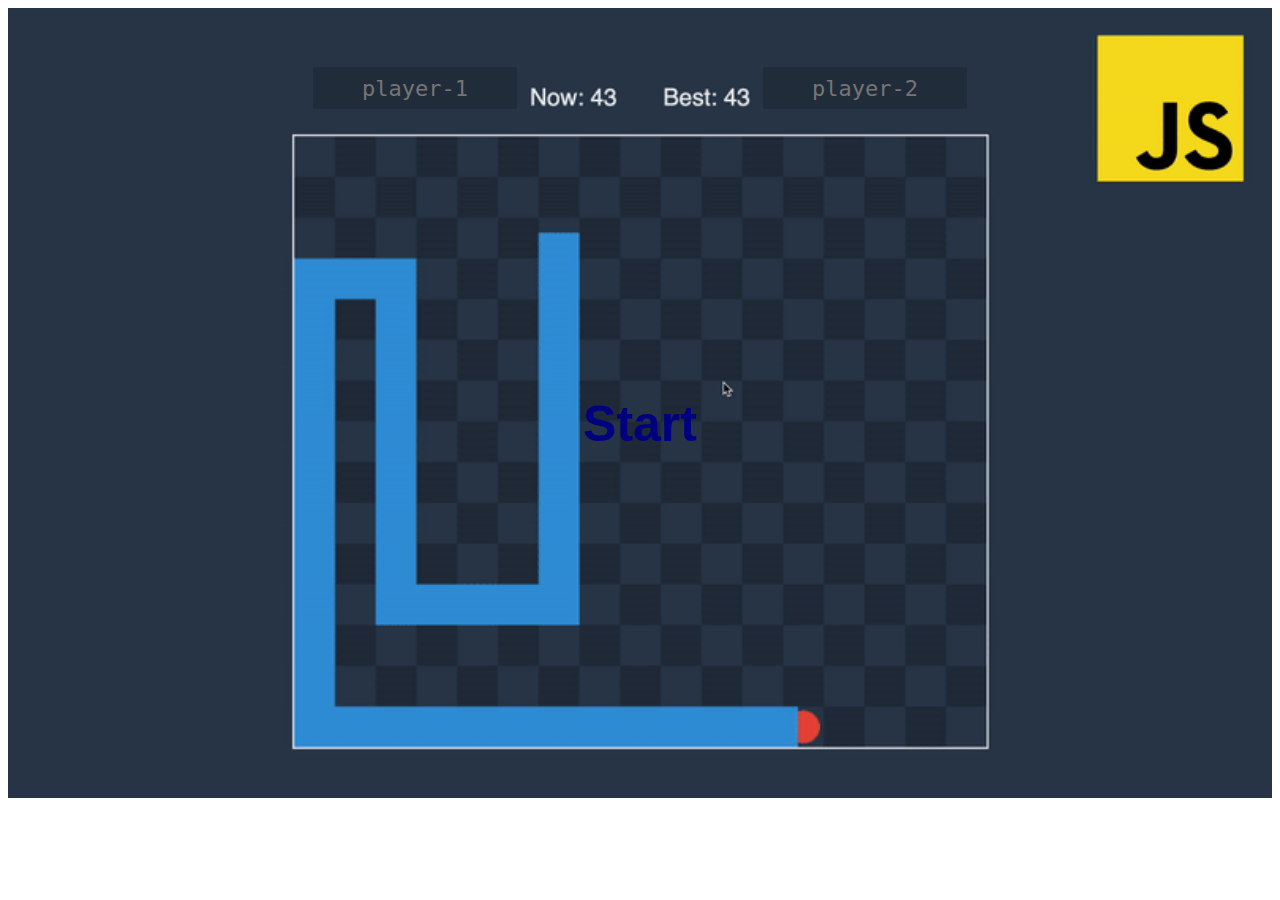
==== code/index.html @ 8bc500bf "fix the players name posions" ====
<!DOCTYPE html>
<html lang="en">
  <head>
    <meta charset="UTF-8" />
    <meta name="viewport" content="width=device-width, initial-scale=1.0" />
    <meta http-equiv="X-UA-Compatible" content="ie=edge" />
    <title>Snake</title>
    <link rel="stylesheet" href="./styles/style.css" />

    <script src="./js/sounds.js"></script>
    <script src="./js/snakeFood.js"></script>
    <script src="./js/game.js"></script>
    <script src="./js/snake.js"></script>
    <script src="./js/player.js"></script>
    <script src="./js/init.js"></script>
  </head>
  <body>
    <div id="canvas-div">
      <div id="canvasButtons"></div>
      <canvas id="my-canvas" width="900" height="630"></canvas>
    </div>
    <img src="./img/snake-gif.gif" alt="" />
    <div id="start">
      <button id="start-button" type="submit">Start</button>
      <div id="players">
        <div id="player1div">
          <input id="player1" class="name" type="text" placeholder="player-1" />
          <input id="score1" class="score" type="text" />
        </div>
        <div id="player2div">
          <input id="player2" class="name" type="text" placeholder="player-2" />
          <input id="score2" class="score" type="text" />
        </div>
      </div>
    </div>
  </body>
</html>
---- code/styles/style.css ----
body {
  display: flex;
  flex-direction: column-reverse;
  justify-content: center;
  align-items: center;
}
/* ---------font image------------- */
body img {
  width: 100%;
}
/* -------canvas -----------*/
canvas {
  background: teal;
  display: block;
  margin: 0 auto;
  border: 3px solid #000;
  border-radius: 10px;
}
#canvas-div {
  display: flex;
  flex-direction: column;
  justify-content: center;
  align-items: center;
}
/* buttons */
/* ------------start button--------------- */
#start-button {
  font-size: 50px;
  width: 200px;
  font-weight: bolder;
  background-color: transparent;
  color: navy;
  border: none;
  cursor: pointer;
}
#start-button:hover {
  color: rgb(11, 155, 11);
  cursor: pointer;
}
/*----------------- canvas buttons------------- */
#canvasButtons {
  display: flex;
  width: 900px; /*canvas width*/
  height: 0px;
  justify-content: space-around;
  align-items: center;
  position: relative;
  top: 105px;
}

#restart-button {
  color: rgb(67, 73, 69);
  font-size: 40px;
  background-color: transparent;
  cursor: pointer;
  padding: 5px 20px;
  border: none;
}
#score-button {
  color: red;
  font-size: 40px;
  background-color: transparent;
  padding: 5px 20px;
  border: none;
}
#exit-button {
  color: rgb(67, 73, 69);
  font-size: 40px;
  background-color: transparent;
  cursor: pointer;
  padding: 5px 20px;
  border: none;
}
#restart-button:hover {
  color: #0f0;
}
#exit-button:hover {
  color: red;
}

/* class display-none */
.display-none {
  display: none;
}

#start {
  font-family: monospace;
  width: 900px;
  display: flex;
  align-items: center;
  flex-direction: column-reverse;
  position: absolute;
}

#players {
  width: 900px;
  display: flex;
  justify-content: space-around;
}
#players div {
  position: relative;
  top: -285px;
  background-color: rgb(17, 15, 15, 0.2);
}
.players {
  flex-direction: row-reverse;
}
#player1 {
  color: #ff851b;
}
#player2 {
  color: #ff4136;
}
.name {
  font-family: monospace;
  text-align: center;
  width: 200px;
  height: 40px;
  font-size: 22px;
  background-color: transparent;
  border: none;
}
#score1 {
  color: #ff851b;
}
#score2 {
  color: #ff4136;
}
.score {
  text-align: center;
  width: 100px;
  height: 40px;
  font-size: 22px;
  background-color: transparent;
  border: none;
}
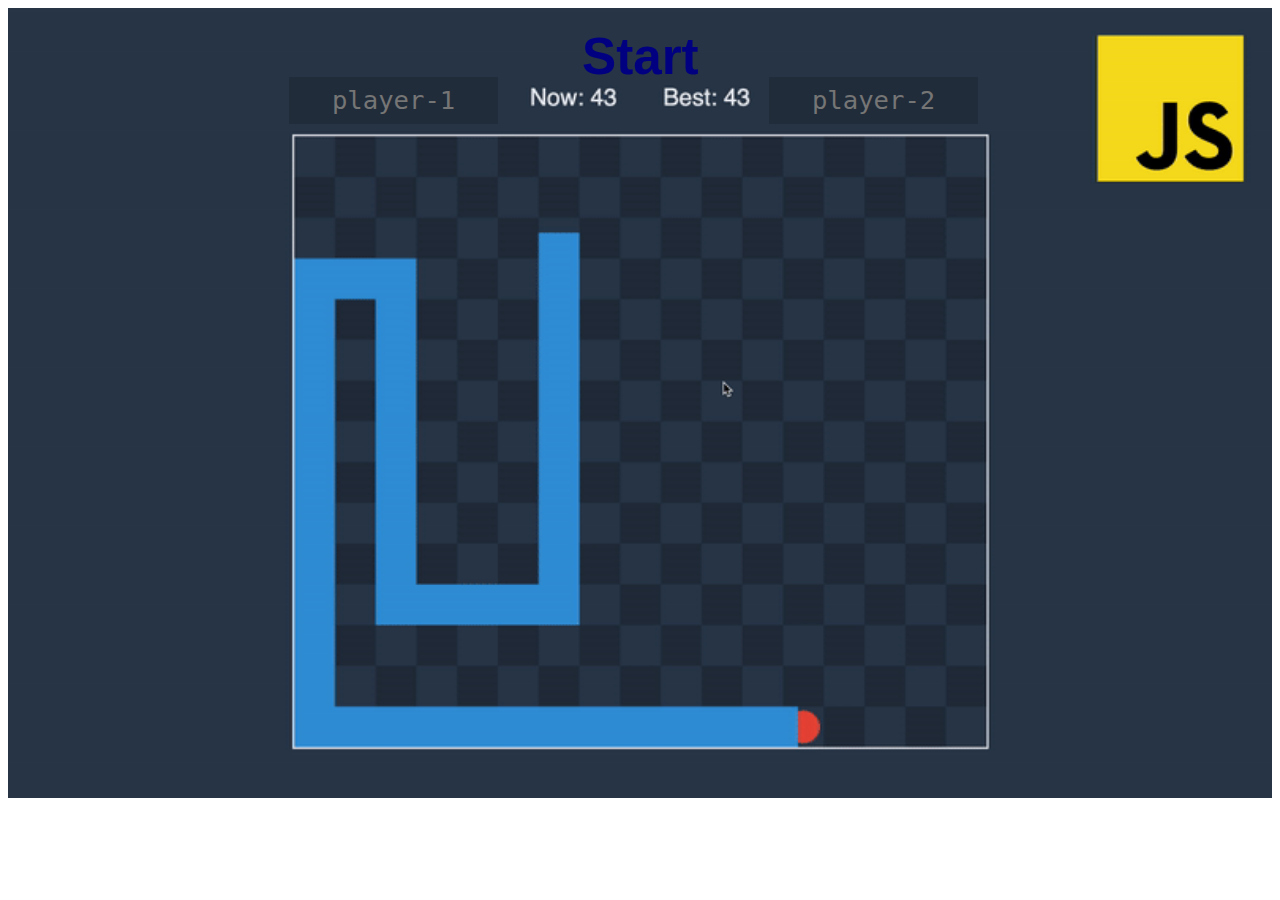
==== commit fa3f9408: "resizing done" ====
--- a/code/index.html
+++ b/code/index.html
@@ -19,17 +19,21 @@
       <div id="canvasButtons"></div>
       <canvas id="my-canvas" width="900" height="630"></canvas>
     </div>
+
     <img src="./img/snake-gif.gif" alt="" />
+
     <div id="start">
       <button id="start-button" type="submit">Start</button>
+
       <div id="players">
         <div id="player1div">
           <input id="player1" class="name" type="text" placeholder="player-1" />
-          <input id="score1" class="score" type="text" />
+          <span id="score1" class="score" type="text"></span>
         </div>
+
         <div id="player2div">
           <input id="player2" class="name" type="text" placeholder="player-2" />
-          <input id="score2" class="score" type="text" />
+          <span id="score2" class="score" type="text"></span>
         </div>
       </div>
     </div>
--- a/code/styles/style.css
+++ b/code/styles/style.css
@@ -11,10 +11,12 @@
 /* -------canvas -----------*/
 canvas {
   background: teal;
-  display: block;
-  margin: 0 auto;
+  /* display: block; */
+  /* margin: 0 auto; */
   border: 3px solid #000;
   border-radius: 10px;
+  width: 85vw;
+  margin-top: 4vw;
 }
 #canvas-div {
   display: flex;
@@ -25,13 +27,17 @@
 /* buttons */
 /* ------------start button--------------- */
 #start-button {
-  font-size: 50px;
-  width: 200px;
+  font-size: 4vw;
+  /* width: 200px; */
+  /* height: 0; */
   font-weight: bolder;
   background-color: transparent;
   color: navy;
   border: none;
   cursor: pointer;
+  position: absolute;
+  top: 2vw;
+  left: 45vw;
 }
 #start-button:hover {
   color: rgb(11, 155, 11);
@@ -40,35 +46,35 @@
 /*----------------- canvas buttons------------- */
 #canvasButtons {
   display: flex;
-  width: 900px; /*canvas width*/
+  width: 75vw;
   height: 0px;
   justify-content: space-around;
   align-items: center;
   position: relative;
-  top: 105px;
+  top: 12vw;
 }
 
 #restart-button {
   color: rgb(67, 73, 69);
-  font-size: 40px;
+  font-size: 4vw;
   background-color: transparent;
   cursor: pointer;
-  padding: 5px 20px;
+  /* padding: 5px 20px; */
   border: none;
 }
 #score-button {
   color: red;
-  font-size: 40px;
+  font-size: 3vw;
   background-color: transparent;
-  padding: 5px 20px;
+  /* padding: 5px 20px; */
   border: none;
 }
 #exit-button {
   color: rgb(67, 73, 69);
-  font-size: 40px;
+  font-size: 4vw;
   background-color: transparent;
   cursor: pointer;
-  padding: 5px 20px;
+  /* padding: 5px 20px; */
   border: none;
 }
 #restart-button:hover {
@@ -83,26 +89,31 @@
   display: none;
 }
 
-#start {
+/* #start {
   font-family: monospace;
-  width: 900px;
   display: flex;
   align-items: center;
   flex-direction: column-reverse;
   position: absolute;
-}
+} */
 
 #players {
-  width: 900px;
+  width: 75vw;
+  /* height: 0; */
   display: flex;
   justify-content: space-around;
+  align-items: center;
+  position: absolute;
+  top: 6vw;
+  left: 12vw;
 }
 #players div {
-  position: relative;
-  top: -285px;
+  /* position: relative; */
+  /* height: 0; */
+  /* top: -28vw; */
   background-color: rgb(17, 15, 15, 0.2);
 }
-.players {
+.flip-players {
   flex-direction: row-reverse;
 }
 #player1 {
@@ -114,9 +125,9 @@
 .name {
   font-family: monospace;
   text-align: center;
-  width: 200px;
-  height: 40px;
-  font-size: 22px;
+  width: 16vw;
+  height: 3.5vw;
+  font-size: 2vw;
   background-color: transparent;
   border: none;
 }
@@ -128,9 +139,9 @@
 }
 .score {
   text-align: center;
-  width: 100px;
-  height: 40px;
-  font-size: 22px;
+  padding: 0 3vw 0 1vw;
+  height: 4vw;
+  font-size: 2vw;
   background-color: transparent;
   border: none;
 }
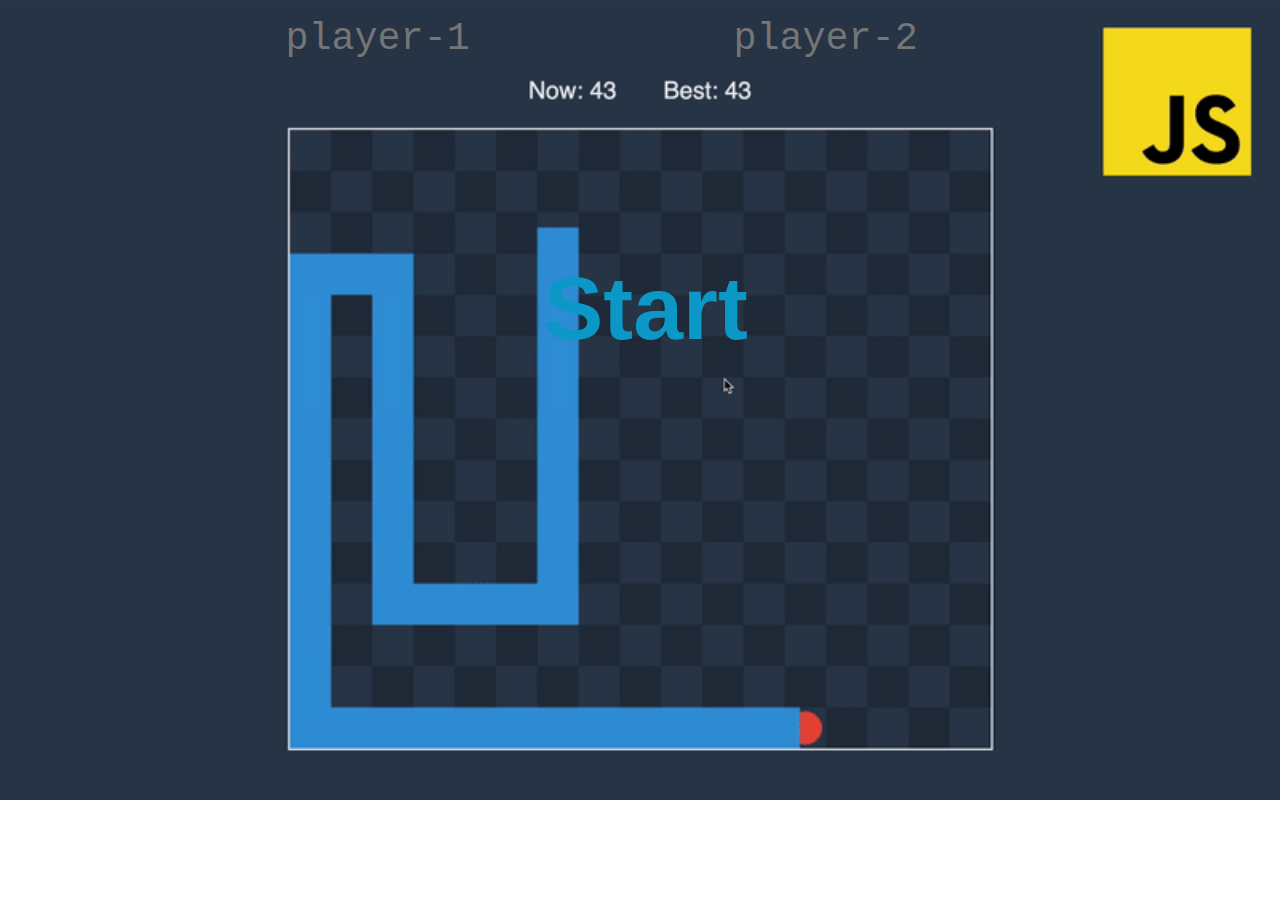
==== commit cef6faa7: "update with arrow indicators" ====
--- a/code/index.html
+++ b/code/index.html
@@ -6,35 +6,59 @@
     <meta http-equiv="X-UA-Compatible" content="ie=edge" />
     <title>Snake</title>
     <link rel="stylesheet" href="./styles/style.css" />
-
+    <!--  scripts -->
+    <script src="./js/init.js"></script>
     <script src="./js/sounds.js"></script>
     <script src="./js/snakeFood.js"></script>
     <script src="./js/game.js"></script>
     <script src="./js/snake.js"></script>
     <script src="./js/player.js"></script>
-    <script src="./js/init.js"></script>
   </head>
   <body>
-    <div id="canvas-div">
+    <!-- --------My canvas Div------------------------- -->
+    <div id="canvasDiv">
       <div id="canvasButtons"></div>
       <canvas id="my-canvas" width="900" height="630"></canvas>
+      <div id="arrowButtonsDiv">
+        <div id="top" class="arrowBox"></div>
+        <div id="leftRight" class="arrowBox"></div>
+        <!-- <div id="bottom" class="arrowBox"></div> -->
+      </div>
+      <!-- arrows -->
+      <div id="sideBar">
+        <aside id="leftSide">
+          <span><button>W</button></span>
+          <span>
+            <button>A</button>
+            <button>D</button>
+          </span>
+          <span><button>S</button></span>
+        </aside>
+        <aside id="rightSide">
+          <span><button>UP</button></span>
+          <span>
+            <button>LT</button>
+            <button>RT</button>
+          </span>
+          <span><button>DN</button></span>
+        </aside>
+      </div>
     </div>
-
-    <img src="./img/snake-gif.gif" alt="" />
-
-    <div id="start">
-      <button id="start-button" type="submit">Start</button>
-
-      <div id="players">
-        <div id="player1div">
-          <input id="player1" class="name" type="text" placeholder="player-1" />
-          <span id="score1" class="score" type="text"></span>
-        </div>
-
-        <div id="player2div">
-          <input id="player2" class="name" type="text" placeholder="player-2" />
-          <span id="score2" class="score" type="text"></span>
-        </div>
+    <!-- <img id="arrow-img" src="./img/arrow-key.png" alt="arrows-img" /> -->
+    <!----------- My main font image and start button ------>
+    <!-- <img src="./img/snake-gif.gif" alt="" /> -->
+    <button id="start-button" type="submit">Start</button>
+    <!-- ---------My players Div-------------------------- -->
+    <div id="players">
+      <!-- player-1 -->
+      <div id="player1div">
+        <input id="player1" class="name" type="text" placeholder="player-1" />
+        <span id="score1" class="score" type="text"></span>
+      </div>
+      <!-- player-2 -->
+      <div id="player2div">
+        <input id="player2" class="name" type="text" placeholder="player-2" />
+        <span id="score2" class="score" type="text"></span>
       </div>
     </div>
   </body>
--- a/code/styles/style.css
+++ b/code/styles/style.css
@@ -1,43 +1,81 @@
 body {
   display: flex;
-  flex-direction: column-reverse;
-  justify-content: center;
+  /* flex-direction: column-reverse; */
+  justify-content: space-around;
   align-items: center;
+  width: 108vw;
+  background: url(../img/snake-gif.gif) no-repeat;
+  background-size: cover;
 }
 /* ---------font image------------- */
-body img {
-  width: 100%;
-}
+/* @media (min-width: 575px) {
+  body img {
+    width: 100%;
+  }
+} */
 /* -------canvas -----------*/
 canvas {
   background: teal;
-  /* display: block; */
-  /* margin: 0 auto; */
   border: 3px solid #000;
   border-radius: 10px;
-  width: 85vw;
-  margin-top: 4vw;
-}
-#canvas-div {
+  width: 70vw;
+  height: 48vw;
+  max-height: 630px;
+}
+/* #canvas-div {
   display: flex;
   flex-direction: column;
   justify-content: center;
   align-items: center;
+} */
+aside {
+  background: url(../img/arrow-key.png) 0px 5px;
+  background-size: 100px;
+  height: 100px;
+}
+#leftSide,
+#rightSide {
+  width: 100px;
+}
+#leftSide span,
+#rightSide span {
+  display: flex;
+  justify-content: space-around;
+  align-items: center;
+}
+#leftSide {
+  float: left;
+  position: absolute;
+  top: 15vw;
+  left: 5vw;
+}
+#rightSide {
+  float: right;
+  position: absolute;
+  top: 15vw;
+  right: 5vw;
+}
+#leftSide button,
+#rightSide button {
+  background: transparent;
+  border: none;
+  color: #fff;
+  font-weight: bold;
+  font-size: 12px;
+  padding: 10px 30px;
+  opacity: 0.5;
 }
 /* buttons */
 /* ------------start button--------------- */
 #start-button {
-  font-size: 4vw;
-  /* width: 200px; */
-  /* height: 0; */
+  font-size: 7vw;
   font-weight: bolder;
   background-color: transparent;
-  color: navy;
-  border: none;
-  cursor: pointer;
+  color: rgb(11, 152, 199);
+  border: none;
   position: absolute;
-  top: 2vw;
-  left: 45vw;
+  top: 20vw;
+  left: 42vw;
 }
 #start-button:hover {
   color: rgb(11, 155, 11);
@@ -46,7 +84,7 @@
 /*----------------- canvas buttons------------- */
 #canvasButtons {
   display: flex;
-  width: 75vw;
+  width: 80vw;
   height: 0px;
   justify-content: space-around;
   align-items: center;
@@ -59,14 +97,12 @@
   font-size: 4vw;
   background-color: transparent;
   cursor: pointer;
-  /* padding: 5px 20px; */
-  border: none;
-}
-#score-button {
+  border: none;
+}
+#msg-button {
   color: red;
   font-size: 3vw;
   background-color: transparent;
-  /* padding: 5px 20px; */
   border: none;
 }
 #exit-button {
@@ -74,7 +110,6 @@
   font-size: 4vw;
   background-color: transparent;
   cursor: pointer;
-  /* padding: 5px 20px; */
   border: none;
 }
 #restart-button:hover {
@@ -88,34 +123,23 @@
 .display-none {
   display: none;
 }
-
-/* #start {
-  font-family: monospace;
-  display: flex;
-  align-items: center;
-  flex-direction: column-reverse;
-  position: absolute;
-} */
-
+/* players div */
 #players {
-  width: 75vw;
-  /* height: 0; */
+  width: 70vw;
   display: flex;
   justify-content: space-around;
   align-items: center;
   position: absolute;
-  top: 6vw;
+  top: 1vw;
   left: 12vw;
 }
 #players div {
-  /* position: relative; */
-  /* height: 0; */
-  /* top: -28vw; */
-  background-color: rgb(17, 15, 15, 0.2);
+  /* background-color: rgb(17, 15, 15, 0.2); */
 }
 .flip-players {
   flex-direction: row-reverse;
 }
+/* players input */
 #player1 {
   color: #ff851b;
 }
@@ -126,11 +150,12 @@
   font-family: monospace;
   text-align: center;
   width: 16vw;
-  height: 3.5vw;
-  font-size: 2vw;
-  background-color: transparent;
-  border: none;
-}
+  height: 4vw;
+  font-size: 3vw;
+  background-color: transparent;
+  border: none;
+}
+/* Score buttons */
 #score1 {
   color: #ff851b;
 }
@@ -141,7 +166,277 @@
   text-align: center;
   padding: 0 3vw 0 1vw;
   height: 4vw;
-  font-size: 2vw;
-  background-color: transparent;
-  border: none;
-}
+  font-size: 3vw;
+  background-color: transparent;
+  border: none;
+}
+/* resize max 575px */
+@media (max-width: 575px) {
+  body {
+    display: flex;
+    flex-direction: column-reverse;
+    justify-content: center;
+    align-items: center;
+    background: url(../img/snake-gif.gif) no-repeat 0vw 70px;
+    background-size: cover;
+    background-color: rgba(82, 78, 78, 0.514);
+  }
+  /* -------------------- */
+  /* ---------font image------------- */
+  /* body img {
+    width: 0%;
+  } */
+  /* -------canvas -----------*/
+  canvas {
+    background: teal;
+    border: 3px solid #000;
+    border-radius: 10px;
+    width: 95vw;
+    height: 80vw;
+    margin-top: 13vw;
+  }
+
+  #canvas-div {
+    display: flex;
+    flex-direction: column;
+    justify-content: center;
+    align-items: center;
+  }
+  /* buttons */
+  /* ------------start button--------------- */
+  #start-button {
+    font-size: 12vw;
+    font-weight: bolder;
+    background-color: transparent;
+    color: rgb(11, 152, 199);
+    border: none;
+    position: absolute;
+    top: 30vw;
+    left: 35vw;
+  }
+  /*----------------- canvas buttons------------- */
+  #canvasButtons {
+    display: flex;
+    width: 80vw;
+    height: 0px;
+    justify-content: space-around;
+    align-items: center;
+    position: relative;
+    top: 26vw;
+  }
+
+  #restart-button {
+    color: rgb(67, 73, 69);
+    font-size: 4vw;
+    background-color: transparent;
+    cursor: pointer;
+    border: none;
+  }
+  #msg-button {
+    color: red;
+    font-size: 3vw;
+    background-color: transparent;
+    border: none;
+  }
+  #exit-button {
+    color: rgb(67, 73, 69);
+    font-size: 4vw;
+    background-color: transparent;
+    cursor: pointer;
+    border: none;
+  }
+  /* players div */
+  #players {
+    width: 100vw;
+    display: flex;
+    justify-content: space-around;
+    align-items: center;
+    position: absolute;
+    top: 4vw;
+    left: 0vw;
+  }
+  #player1 {
+    color: #ff851b;
+    width: 40vw;
+    height: 7vw;
+    font-size: 6vw;
+  }
+  #player2div {
+    display: none;
+  }
+  #score1 {
+    color: #ff851b;
+    font-size: 6vw;
+  }
+  .name {
+    font-family: monospace;
+    text-align: center;
+    width: 20vw;
+    height: 5vw;
+    font-size: 3vw;
+    background-color: transparent;
+    border: none;
+  }
+
+  /* -------------------- */
+
+  .arrowButtons {
+    padding: 45px 40px;
+    border: 1px solid rgb(8, 8, 109);
+    border-radius: 30px;
+    color: teal;
+  }
+  .arrowBox {
+    display: flex;
+    justify-content: space-around;
+    width: 95vw;
+  }
+  #leftRight {
+    justify-content: center;
+  }
+  #left {
+    background: url(../img/arrow-key.png) no-repeat -5px -55px;
+    background-size: 200px;
+  }
+  #up {
+    background: url(../img/arrow-key.png) no-repeat -60px 0px;
+    background-size: 200px;
+    padding: 40px 40px;
+  }
+  #right {
+    background: url(../img/arrow-key.png) no-repeat -115px -55px;
+    background-size: 200px;
+  }
+  #down {
+    background: url(../img/arrow-key.png) no-repeat -60px -115px;
+    background-size: 200px;
+    padding: 40px 40px;
+  }
+}
+/* style for resize 475-675 */
+@media (min-width: 475px) and (max-width: 675px) {
+  canvas {
+    background: teal;
+    border: 3px solid #000;
+    border-radius: 10px;
+    width: 95vw;
+    height: 60vw;
+    margin-top: 13vw;
+  }
+  #start-button {
+    font-size: 12vw;
+    font-weight: bolder;
+    background-color: transparent;
+    color: rgb(11, 152, 199);
+    border: none;
+    position: absolute;
+    top: 20vw;
+    left: 35vw;
+  }
+  #canvasButtons {
+    display: flex;
+    width: 85vw;
+    height: 0px;
+    justify-content: space-around;
+    align-items: center;
+    position: relative;
+    top: 26vw;
+  }
+  #players {
+    width: 100vw;
+    display: flex;
+    justify-content: space-around;
+    align-items: center;
+    position: absolute;
+    top: 15vw;
+    left: 0vw;
+  }
+  #player1 {
+    color: #ff851b;
+    width: 30vw;
+    height: 5vw;
+    font-size: 4vw;
+  }
+  #player2div {
+    display: none;
+  }
+  #score1 {
+    color: #ff851b;
+    font-size: 4vw;
+  }
+  .name {
+    font-family: monospace;
+    text-align: center;
+    width: 20vw;
+    height: 5vw;
+    font-size: 3vw;
+    background-color: transparent;
+    border: none;
+  }
+  #arrowButtonsDiv {
+    position: absolute;
+    width: 100vw;
+    height: 50vw;
+    top: 30vw;
+  }
+  .arrowButtons {
+    padding: 45px 40px;
+    border: none;
+    border-radius: 30px;
+    color: teal;
+  }
+  .arrowBox {
+    display: flex;
+    justify-content: space-around;
+    width: 95vw;
+  }
+  #leftRight {
+    justify-content: center;
+  }
+  #left {
+    background: url(../img/arrow-key.png) no-repeat -5px -55px;
+    background-size: 200px;
+    opacity: 0.4;
+    position: absolute;
+    left: 0;
+    top: 7vw;
+  }
+  #up {
+    background: url(../img/arrow-key.png) no-repeat -60px 0px;
+    background-size: 200px;
+    padding: 40px 40px;
+    opacity: 0.4;
+    position: absolute;
+    top: -10vw;
+    right: 10vw;
+  }
+  #right {
+    background: url(../img/arrow-key.png) no-repeat -115px -55px;
+    background-size: 200px;
+    opacity: 0.4;
+    position: absolute;
+    right: 3vw;
+    top: 7vw;
+  }
+  #down {
+    background: url(../img/arrow-key.png) no-repeat -60px -115px;
+    background-size: 200px;
+    padding: 40px 40px;
+    opacity: 0.4;
+    position: absolute;
+    bottom: 10vw;
+    right: 10vw;
+  }
+}
+
+@media (min-width: 676px) {
+  #arrowButtonsDiv {
+    display: none;
+  }
+}
+@media (max-width: 850px) {
+  #leftSide,
+  #rightSide {
+    display: none;
+  }
+}
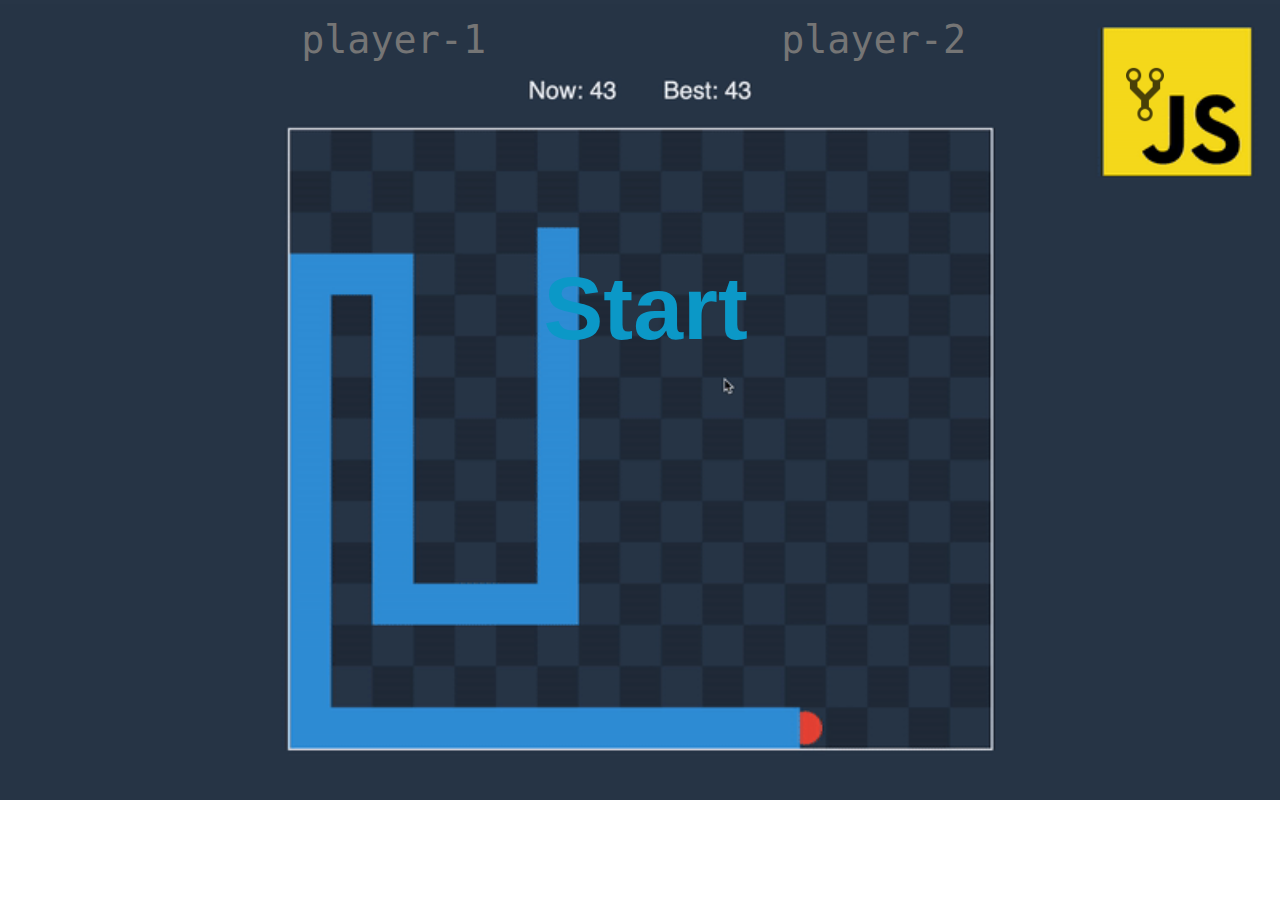
==== commit cf27e389: "add repo link" ====
--- a/code/index.html
+++ b/code/index.html
@@ -24,12 +24,13 @@
         <div id="leftRight" class="arrowBox"></div>
         <!-- <div id="bottom" class="arrowBox"></div> -->
       </div>
-      <!-- arrows -->
+      <!-- Left and right arrows img-->
       <div id="sideBar">
         <aside id="leftSide">
           <span><button>W</button></span>
           <span>
             <button>A</button>
+            KeyCode
             <button>D</button>
           </span>
           <span><button>S</button></span>
@@ -38,6 +39,7 @@
           <span><button>UP</button></span>
           <span>
             <button>LT</button>
+            Arrows_
             <button>RT</button>
           </span>
           <span><button>DN</button></span>
@@ -48,6 +50,8 @@
     <!----------- My main font image and start button ------>
     <!-- <img src="./img/snake-gif.gif" alt="" /> -->
     <button id="start-button" type="submit">Start</button>
+    <a href="https://github.com/alforsii/my-project-game"></a>
+
     <!-- ---------My players Div-------------------------- -->
     <div id="players">
       <!-- player-1 -->
--- a/code/styles/style.css
+++ b/code/styles/style.css
@@ -1,18 +1,22 @@
 body {
   display: flex;
-  /* flex-direction: column-reverse; */
   justify-content: space-around;
-  align-items: center;
-  width: 108vw;
   background: url(../img/snake-gif.gif) no-repeat;
   background-size: cover;
 }
-/* ---------font image------------- */
-/* @media (min-width: 575px) {
-  body img {
-    width: 100%;
-  }
-} */
+
+body a {
+  position: absolute;
+  top: 5vw;
+  right: 8vw;
+  color: #000;
+  padding: 2vw;
+  background: url(../img/fork-icon.png) no-repeat;
+  background-size: 3vw;
+  height: 1vw;
+  opacity: 0.7;
+}
+
 /* -------canvas -----------*/
 canvas {
   background: teal;
@@ -22,20 +26,10 @@
   height: 48vw;
   max-height: 630px;
 }
-/* #canvas-div {
-  display: flex;
-  flex-direction: column;
-  justify-content: center;
-  align-items: center;
-} */
 aside {
-  background: url(../img/arrow-key.png) 0px 5px;
+  background: url(../img/arrow-key.png) 3px 5px;
   background-size: 100px;
   height: 100px;
-}
-#leftSide,
-#rightSide {
-  width: 100px;
 }
 #leftSide span,
 #rightSide span {
@@ -46,14 +40,16 @@
 #leftSide {
   float: left;
   position: absolute;
+  width: 100px;
   top: 15vw;
-  left: 5vw;
+  left: 3vw;
 }
 #rightSide {
   float: right;
   position: absolute;
+  width: 100px;
   top: 15vw;
-  right: 5vw;
+  right: 2vw;
 }
 #leftSide button,
 #rightSide button {
@@ -62,7 +58,7 @@
   color: #fff;
   font-weight: bold;
   font-size: 12px;
-  padding: 10px 30px;
+  padding: 10px 15px;
   opacity: 0.5;
 }
 /* buttons */
@@ -78,18 +74,18 @@
   left: 42vw;
 }
 #start-button:hover {
-  color: rgb(11, 155, 11);
+  color: #0f0;
   cursor: pointer;
 }
 /*----------------- canvas buttons------------- */
 #canvasButtons {
   display: flex;
-  width: 80vw;
+  width: 70vw;
   height: 0px;
   justify-content: space-around;
   align-items: center;
   position: relative;
-  top: 12vw;
+  top: 8vw;
 }
 
 #restart-button {
@@ -125,7 +121,7 @@
 }
 /* players div */
 #players {
-  width: 70vw;
+  width: 75vw;
   display: flex;
   justify-content: space-around;
   align-items: center;
@@ -133,9 +129,6 @@
   top: 1vw;
   left: 12vw;
 }
-#players div {
-  /* background-color: rgb(17, 15, 15, 0.2); */
-}
 .flip-players {
   flex-direction: row-reverse;
 }
@@ -170,6 +163,134 @@
   background-color: transparent;
   border: none;
 }
+
+/* style for resize 475-675 */
+@media (min-width: 575px) and (max-width: 675px) {
+  canvas {
+    background: teal;
+    border: 3px solid #000;
+    border-radius: 10px;
+    width: 95vw;
+    height: 60vw;
+    margin-top: 13vw;
+  }
+  body a {
+    position: absolute;
+    top: 5vw;
+    right: 8vw;
+    color: #000;
+    padding: 2vw;
+    background: url(../img/fork-icon.png) no-repeat;
+    background-size: 3vw;
+    height: 1vw;
+    opacity: 0.7;
+  }
+  #start-button {
+    font-size: 10vw;
+    font-weight: bolder;
+    background-color: transparent;
+    color: rgb(11, 152, 199);
+    border: none;
+    position: absolute;
+    top: 20vw;
+    left: 35vw;
+  }
+  #canvasButtons {
+    display: flex;
+    width: 80vw;
+    height: 0px;
+    justify-content: space-around;
+    align-items: center;
+    position: relative;
+    top: 24vw;
+  }
+  #players {
+    width: 100vw;
+    display: flex;
+    justify-content: space-around;
+    align-items: center;
+    position: absolute;
+    top: 15vw;
+    left: 0vw;
+  }
+  #player1 {
+    color: #ff851b;
+    width: 30vw;
+    height: 5vw;
+    font-size: 4vw;
+  }
+  #player2div {
+    display: none;
+  }
+  #score1 {
+    color: #ff851b;
+    font-size: 4vw;
+  }
+  .name {
+    font-family: monospace;
+    text-align: center;
+    width: 20vw;
+    height: 5vw;
+    font-size: 3vw;
+    background-color: transparent;
+    border: none;
+  }
+  #arrowButtonsDiv {
+    position: absolute;
+    width: 100vw;
+    height: 50vw;
+    top: 30vw;
+  }
+  .arrowButtons {
+    padding: 45px 40px;
+    border: none;
+    border-radius: 30px;
+    color: teal;
+  }
+  .arrowBox {
+    display: flex;
+    justify-content: space-around;
+    width: 95vw;
+  }
+  #leftRight {
+    justify-content: center;
+  }
+  #left {
+    background: url(../img/arrow-key.png) no-repeat -5px -55px;
+    background-size: 200px;
+    opacity: 0.4;
+    position: absolute;
+    left: 0;
+    top: 7vw;
+  }
+  #up {
+    background: url(../img/arrow-key.png) no-repeat -60px 0px;
+    background-size: 200px;
+    padding: 40px 40px;
+    opacity: 0.4;
+    position: absolute;
+    top: -10vw;
+    right: 10vw;
+  }
+  #right {
+    background: url(../img/arrow-key.png) no-repeat -115px -55px;
+    background-size: 200px;
+    opacity: 0.4;
+    position: absolute;
+    right: 3vw;
+    top: 7vw;
+  }
+  #down {
+    background: url(../img/arrow-key.png) no-repeat -60px -115px;
+    background-size: 200px;
+    padding: 40px 40px;
+    opacity: 0.4;
+    position: absolute;
+    bottom: 10vw;
+    right: 10vw;
+  }
+}
+
 /* resize max 575px */
 @media (max-width: 575px) {
   body {
@@ -181,11 +302,17 @@
     background-size: cover;
     background-color: rgba(82, 78, 78, 0.514);
   }
-  /* -------------------- */
-  /* ---------font image------------- */
-  /* body img {
-    width: 0%;
-  } */
+  body a {
+    position: absolute;
+    top: 19vw;
+    right: 8vw;
+    color: #000;
+    padding: 2vw;
+    background: url(../img/fork-icon.png) no-repeat;
+    background-size: 3vw;
+    height: 1vw;
+    opacity: 0.7;
+  }
   /* -------canvas -----------*/
   canvas {
     background: teal;
@@ -211,7 +338,7 @@
     color: rgb(11, 152, 199);
     border: none;
     position: absolute;
-    top: 30vw;
+    top: 25vw;
     left: 35vw;
   }
   /*----------------- canvas buttons------------- */
@@ -313,128 +440,13 @@
     padding: 40px 40px;
   }
 }
-/* style for resize 475-675 */
-@media (min-width: 475px) and (max-width: 675px) {
-  canvas {
-    background: teal;
-    border: 3px solid #000;
-    border-radius: 10px;
-    width: 95vw;
-    height: 60vw;
-    margin-top: 13vw;
-  }
-  #start-button {
-    font-size: 12vw;
-    font-weight: bolder;
-    background-color: transparent;
-    color: rgb(11, 152, 199);
-    border: none;
-    position: absolute;
-    top: 20vw;
-    left: 35vw;
-  }
-  #canvasButtons {
-    display: flex;
-    width: 85vw;
-    height: 0px;
-    justify-content: space-around;
-    align-items: center;
-    position: relative;
-    top: 26vw;
-  }
-  #players {
-    width: 100vw;
-    display: flex;
-    justify-content: space-around;
-    align-items: center;
-    position: absolute;
-    top: 15vw;
-    left: 0vw;
-  }
-  #player1 {
-    color: #ff851b;
-    width: 30vw;
-    height: 5vw;
-    font-size: 4vw;
-  }
-  #player2div {
-    display: none;
-  }
-  #score1 {
-    color: #ff851b;
-    font-size: 4vw;
-  }
-  .name {
-    font-family: monospace;
-    text-align: center;
-    width: 20vw;
-    height: 5vw;
-    font-size: 3vw;
-    background-color: transparent;
-    border: none;
-  }
-  #arrowButtonsDiv {
-    position: absolute;
-    width: 100vw;
-    height: 50vw;
-    top: 30vw;
-  }
-  .arrowButtons {
-    padding: 45px 40px;
-    border: none;
-    border-radius: 30px;
-    color: teal;
-  }
-  .arrowBox {
-    display: flex;
-    justify-content: space-around;
-    width: 95vw;
-  }
-  #leftRight {
-    justify-content: center;
-  }
-  #left {
-    background: url(../img/arrow-key.png) no-repeat -5px -55px;
-    background-size: 200px;
-    opacity: 0.4;
-    position: absolute;
-    left: 0;
-    top: 7vw;
-  }
-  #up {
-    background: url(../img/arrow-key.png) no-repeat -60px 0px;
-    background-size: 200px;
-    padding: 40px 40px;
-    opacity: 0.4;
-    position: absolute;
-    top: -10vw;
-    right: 10vw;
-  }
-  #right {
-    background: url(../img/arrow-key.png) no-repeat -115px -55px;
-    background-size: 200px;
-    opacity: 0.4;
-    position: absolute;
-    right: 3vw;
-    top: 7vw;
-  }
-  #down {
-    background: url(../img/arrow-key.png) no-repeat -60px -115px;
-    background-size: 200px;
-    padding: 40px 40px;
-    opacity: 0.4;
-    position: absolute;
-    bottom: 10vw;
-    right: 10vw;
-  }
-}
 
 @media (min-width: 676px) {
   #arrowButtonsDiv {
     display: none;
   }
 }
-@media (max-width: 850px) {
+@media (max-width: 676px) {
   #leftSide,
   #rightSide {
     display: none;
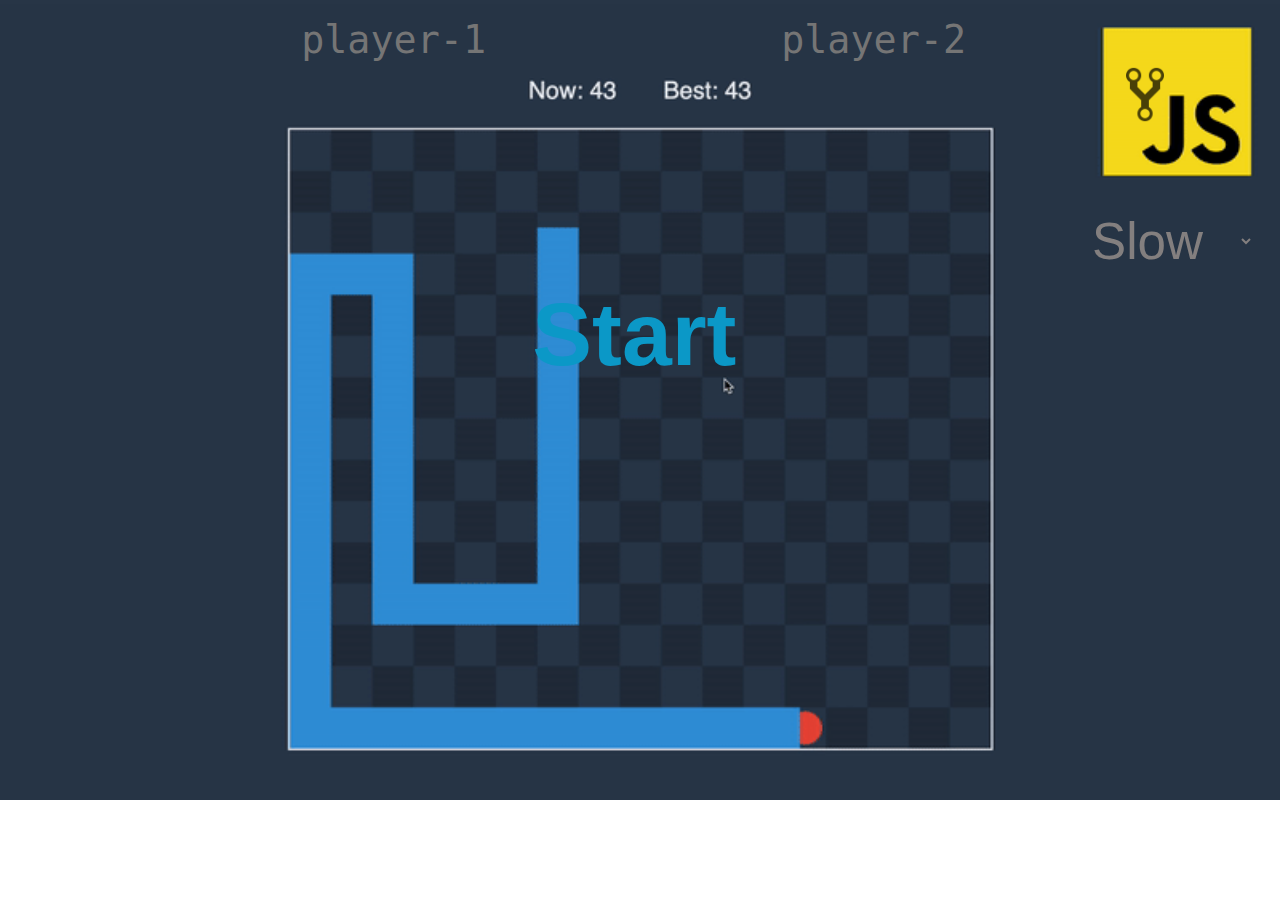
==== commit e4246fb2: "add levels" ====
--- a/code/index.html
+++ b/code/index.html
@@ -46,12 +46,14 @@
         </aside>
       </div>
     </div>
-    <!-- <img id="arrow-img" src="./img/arrow-key.png" alt="arrows-img" /> -->
     <!----------- My main font image and start button ------>
-    <!-- <img src="./img/snake-gif.gif" alt="" /> -->
     <button id="start-button" type="submit">Start</button>
     <a href="https://github.com/alforsii/my-project-game"></a>
-
+    <select id="levels">
+      <option value="130">Slow</option>
+      <option value="100">Mid</option>
+      <option value="70">Fast</option>
+    </select>
     <!-- ---------My players Div-------------------------- -->
     <div id="players">
       <!-- player-1 -->
--- a/code/styles/style.css
+++ b/code/styles/style.css
@@ -17,6 +17,18 @@
   opacity: 0.7;
 }
 
+body select {
+  width: 13vw;
+  font-size: 4vw;
+  margin-top: 20px;
+  background: transparent;
+  border: none;
+  color: rgb(131, 127, 127);
+  position: absolute;
+  top: 15vw;
+  right: 2vw;
+}
+
 /* -------canvas -----------*/
 canvas {
   background: teal;
@@ -70,8 +82,8 @@
   color: rgb(11, 152, 199);
   border: none;
   position: absolute;
-  top: 20vw;
-  left: 42vw;
+  top: 22vw;
+  right: 42vw;
 }
 #start-button:hover {
   color: #0f0;
@@ -174,16 +186,16 @@
     height: 60vw;
     margin-top: 13vw;
   }
-  body a {
-    position: absolute;
-    top: 5vw;
-    right: 8vw;
-    color: #000;
-    padding: 2vw;
-    background: url(../img/fork-icon.png) no-repeat;
-    background-size: 3vw;
-    height: 1vw;
-    opacity: 0.7;
+  body select {
+    width: 13vw;
+    font-size: 4vw;
+    margin-top: 20px;
+    background: transparent;
+    border: none;
+    color: rgb(131, 127, 127);
+    position: absolute;
+    top: 18vw;
+    right: 2vw;
   }
   #start-button {
     font-size: 10vw;
@@ -302,16 +314,17 @@
     background-size: cover;
     background-color: rgba(82, 78, 78, 0.514);
   }
-  body a {
-    position: absolute;
-    top: 19vw;
-    right: 8vw;
-    color: #000;
-    padding: 2vw;
-    background: url(../img/fork-icon.png) no-repeat;
-    background-size: 3vw;
-    height: 1vw;
-    opacity: 0.7;
+
+  body select {
+    width: 14vw;
+    font-size: 4vw;
+    margin-top: 20px;
+    background: transparent;
+    border: none;
+    color: rgb(131, 127, 127);
+    position: absolute;
+    top: 25vw;
+    right: 2vw;
   }
   /* -------canvas -----------*/
   canvas {
@@ -447,6 +460,9 @@
   }
 }
 @media (max-width: 676px) {
+  body a {
+    display: none;
+  }
   #leftSide,
   #rightSide {
     display: none;
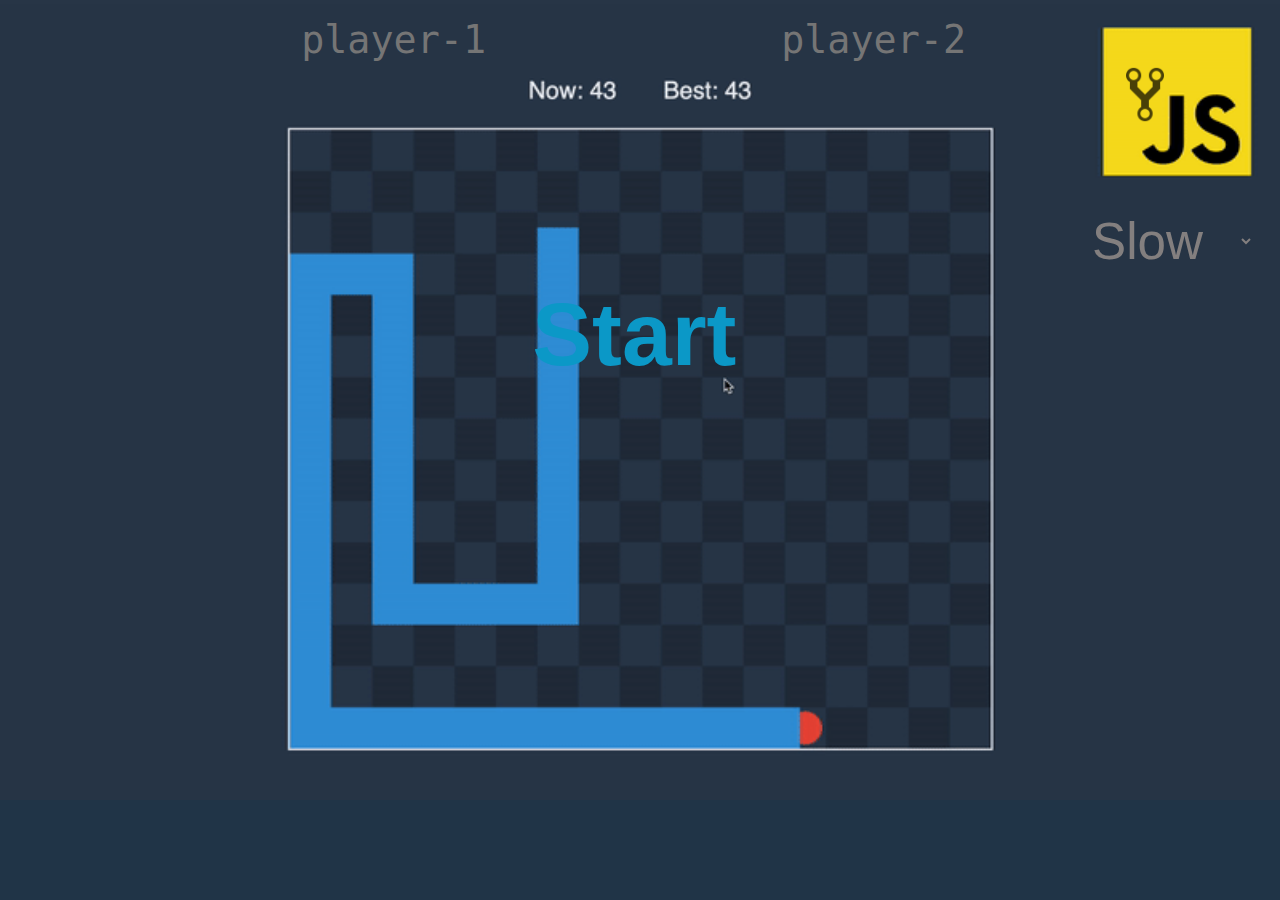
==== commit 331a59c5: "clear edit code" ====
--- a/code/index.html
+++ b/code/index.html
@@ -15,17 +15,24 @@
     <script src="./js/player.js"></script>
   </head>
   <body>
-    <!-- --------My canvas Div------------------------- -->
+    <!-- --------Start canvas Div------------------------- -->
     <div id="canvasDiv">
       <div id="canvasButtons"></div>
-      <canvas id="my-canvas" width="900" height="630"></canvas>
-      <div id="arrowButtonsDiv">
-        <div id="top" class="arrowBox"></div>
-        <div id="leftRight" class="arrowBox"></div>
-        <!-- <div id="bottom" class="arrowBox"></div> -->
+      <!-- canvas -->
+      <canvas id="my-canvas" class="display-none"></canvas>
+      <!-- Mobile/tablet remote arrows -->
+      <div id="arrowButtonsDiv" class="display-none">
+        <div id="top" class="arrowBox">
+          <button id="up" class="arrowButtons"></button>
+        </div>
+        <div id="leftRight" class="arrowBox">
+          <button id="left" class="arrowButtons"></button>
+          <button id="down" class="arrowButtons"></button>
+          <button id="right" class="arrowButtons"></button>
+        </div>
       </div>
-      <!-- Left and right arrows img-->
-      <div id="sideBar">
+      <!-- Left and right arrows indicator images-->
+      <div id="sideBar" class="display-none">
         <aside id="leftSide">
           <span><button>W</button></span>
           <span>
@@ -46,9 +53,12 @@
         </aside>
       </div>
     </div>
-    <!----------- My main font image and start button ------>
+    <!-- -------------------- end canvas div------------ -->
+    <!----------- start button ------>
     <button id="start-button" type="submit">Start</button>
+    <!-- fork link -->
     <a href="https://github.com/alforsii/my-project-game"></a>
+    <!-- select levels -->
     <select id="levels">
       <option value="130">Slow</option>
       <option value="100">Mid</option>
@@ -59,12 +69,12 @@
       <!-- player-1 -->
       <div id="player1div">
         <input id="player1" class="name" type="text" placeholder="player-1" />
-        <span id="score1" class="score" type="text"></span>
+        <span id="score1" class="score display-none" type="text"></span>
       </div>
       <!-- player-2 -->
       <div id="player2div">
         <input id="player2" class="name" type="text" placeholder="player-2" />
-        <span id="score2" class="score" type="text"></span>
+        <span id="score2" class="score display-none" type="text"></span>
       </div>
     </div>
   </body>
--- a/code/styles/style.css
+++ b/code/styles/style.css
@@ -3,6 +3,7 @@
   justify-content: space-around;
   background: url(../img/snake-gif.gif) no-repeat;
   background-size: cover;
+  background-color: #203447;
 }
 
 body a {
@@ -176,15 +177,92 @@
   border: none;
 }
 
+@media (min-width: 676px) and (max-width: 960px) {
+  #player2div {
+    display: none;
+  }
+  #canvasButtons {
+    display: flex;
+    width: 70vw;
+    height: 0px;
+    justify-content: space-around;
+    align-items: center;
+    position: relative;
+    top: 6vw;
+  }
+  /* arrow mobile/tablet controller */
+  #arrowButtonsDiv {
+    position: absolute;
+    width: 74vw;
+    height: 40vw;
+    top: 13vw;
+  }
+  .arrowButtons {
+    padding: 45px 40px;
+    border: none;
+    border-radius: 30px;
+    color: teal;
+  }
+  .arrowBox {
+    display: flex;
+    justify-content: space-around;
+    width: 95vw;
+  }
+  #leftRight {
+    justify-content: center;
+  }
+  #left {
+    background: url(../img/arrow-key.png) no-repeat -5px -55px;
+    background-size: 200px;
+    opacity: 0.4;
+    position: absolute;
+    left: 0;
+    top: 7vw;
+  }
+  #up {
+    background: url(../img/arrow-key.png) no-repeat -60px 0px;
+    background-size: 200px;
+    padding: 40px 40px;
+    opacity: 0.4;
+    position: absolute;
+    top: -4vw;
+    right: 10vw;
+  }
+  #right {
+    background: url(../img/arrow-key.png) no-repeat -115px -55px;
+    background-size: 200px;
+    opacity: 0.4;
+    position: absolute;
+    right: 3vw;
+    top: 7vw;
+  }
+  #down {
+    background: url(../img/arrow-key.png) no-repeat -60px -115px;
+    background-size: 200px;
+    padding: 40px 40px;
+    opacity: 0.4;
+    position: absolute;
+    bottom: 9vw;
+    right: 10vw;
+  }
+}
+
 /* style for resize 475-675 */
 @media (min-width: 575px) and (max-width: 675px) {
+  body {
+    display: flex;
+    justify-content: space-around;
+    background: url(../img/snake-gif.gif) no-repeat 0 6vw;
+    background-size: cover;
+    background-color: #203447;
+  }
   canvas {
     background: teal;
     border: 3px solid #000;
     border-radius: 10px;
     width: 95vw;
     height: 60vw;
-    margin-top: 13vw;
+    margin-top: 5vw;
   }
   body select {
     width: 13vw;
@@ -214,7 +292,7 @@
     justify-content: space-around;
     align-items: center;
     position: relative;
-    top: 24vw;
+    top: 15vw;
   }
   #players {
     width: 100vw;
@@ -222,7 +300,7 @@
     justify-content: space-around;
     align-items: center;
     position: absolute;
-    top: 15vw;
+    top: 6vw;
     left: 0vw;
   }
   #player1 {
@@ -251,7 +329,7 @@
     position: absolute;
     width: 100vw;
     height: 50vw;
-    top: 30vw;
+    top: 22vw;
   }
   .arrowButtons {
     padding: 45px 40px;
@@ -310,9 +388,9 @@
     flex-direction: column-reverse;
     justify-content: center;
     align-items: center;
-    background: url(../img/snake-gif.gif) no-repeat 0vw 70px;
+    background: url(../img/snake-gif.gif) no-repeat 0vw 6vw;
     background-size: cover;
-    background-color: rgba(82, 78, 78, 0.514);
+    background-color: #203447;
   }
 
   body select {
@@ -323,8 +401,8 @@
     border: none;
     color: rgb(131, 127, 127);
     position: absolute;
-    top: 25vw;
-    right: 2vw;
+    top: 22vw;
+    right: 1vw;
   }
   /* -------canvas -----------*/
   canvas {
@@ -351,7 +429,7 @@
     color: rgb(11, 152, 199);
     border: none;
     position: absolute;
-    top: 25vw;
+    top: 27vw;
     left: 35vw;
   }
   /*----------------- canvas buttons------------- */
@@ -399,7 +477,7 @@
     color: #ff851b;
     width: 40vw;
     height: 7vw;
-    font-size: 6vw;
+    font-size: 5vw;
   }
   #player2div {
     display: none;
@@ -454,12 +532,12 @@
   }
 }
 
-@media (min-width: 676px) {
+@media (min-width: 960px) {
   #arrowButtonsDiv {
     display: none;
   }
 }
-@media (max-width: 676px) {
+@media (max-width: 960px) {
   body a {
     display: none;
   }
